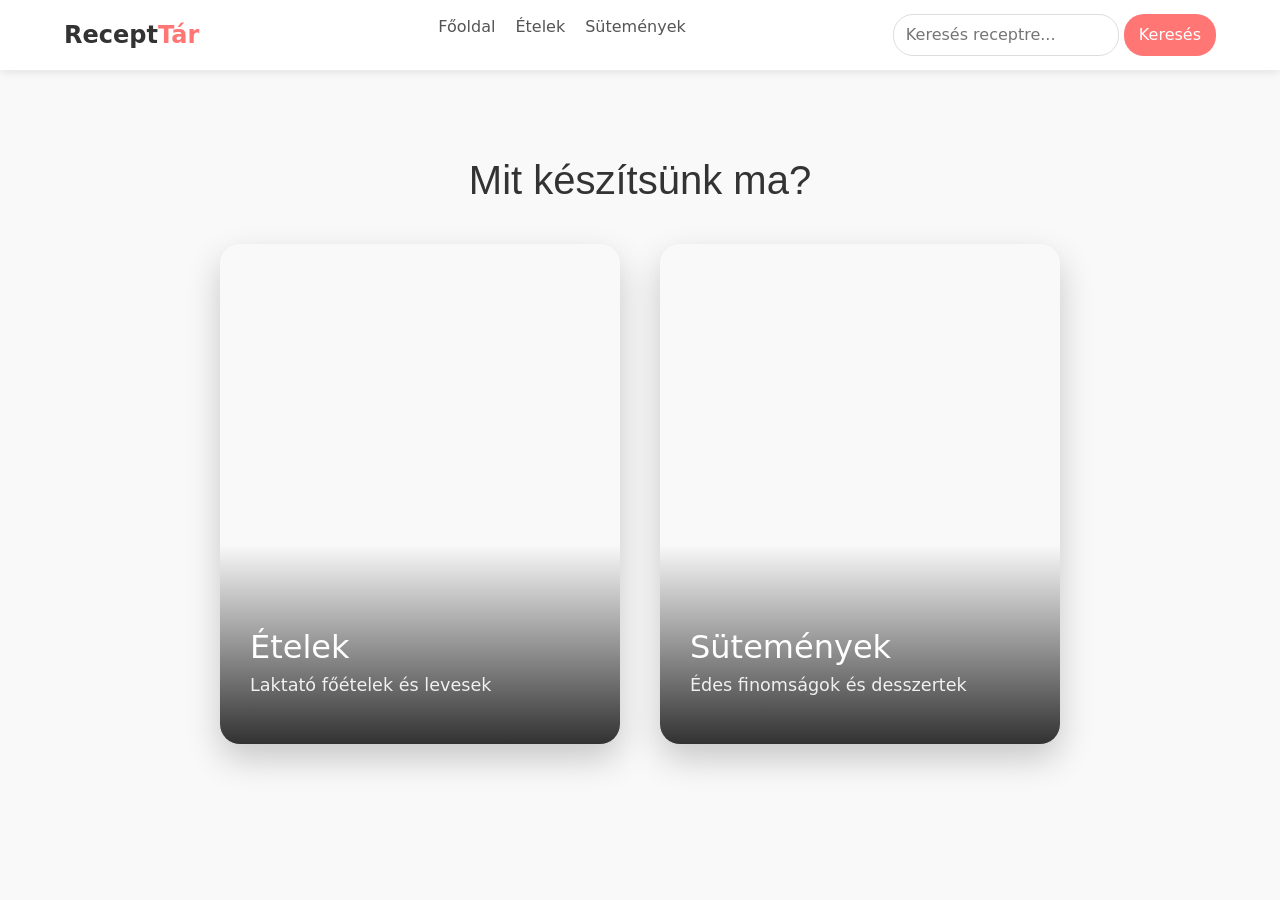
==== index.html @ c494e316 "Rename menu.html to index.html" ====
<!DOCTYPE html>
<html lang="hu">
<head>
    <meta charset="UTF-8">
    <meta name="viewport" content="width=device-width, initial-scale=1.0">
    <title>Menü</title>

    <link href="https://cdn.jsdelivr.net/npm/bootstrap@5.3.8/dist/css/bootstrap.min.css" rel="stylesheet" integrity="sha384-sRIl4kxILFvY47J16cr9ZwB07vP4J8+LH7qKQnuqkuIAvNWLzeN8tE5YBujZqJLB" crossorigin="anonymous">
    <link rel="stylesheet" href="menu.css">
    <link rel="stylesheet" href="navbar.css">

    <script src="https://cdn.jsdelivr.net/npm/bootstrap@5.3.8/dist/js/bootstrap.bundle.min.js" integrity="sha384-FKyoEForCGlyvwx9Hj09JcYn3nv7wiPVlz7YYwJrWVcXK/BmnVDxM+D2scQbITxI" crossorigin="anonymous" defer></script>
    <script src="searchengine.js" defer></script>
    <script src="navbar.js" defer></script>
</head>
<body>
    <div id="navbar-placeholder"></div>

    <main class="menu-container">
        <h1>Mit készítsünk ma?</h1>
        <div class="selection-wrapper">
            
            <a href="food.html" class="menu-card food-bg">
                <div class="card-overlay">
                    <h2>Ételek</h2>
                    <p>Laktató főételek és levesek</p>
                </div>
            </a>

            <a href="cakes.html" class="menu-card cake-bg">
                <div class="card-overlay">
                    <h2>Sütemények</h2>
                    <p>Édes finomságok és desszertek</p>
                </div>
            </a>

        </div>
    </main>
</body>
</html>
---- menu.css ----
.menu-container {
    display: flex;
    flex-direction: column;
    align-items: center;
    justify-content: center;
    min-height: 100vh;
    padding: 20px;
    background-color: #f9f9f9;
}

h1 {
    font-size: 2.5rem;
    margin-bottom: 40px;
    color: #333;
    font-family: 'Segoe UI', sans-serif;
}

.selection-wrapper {
    display: flex;
    gap: 40px;
    width: 100%;
    max-width: 1000px;
    flex-wrap: wrap;
    justify-content: center;
}

.menu-card {
    position: relative;
    width: 400px;
    height: 500px;
    border-radius: 20px;
    overflow: hidden;
    text-decoration: none;
    transition: transform 0.4s cubic-bezier(0.175, 0.885, 0.32, 1.275);
    box-shadow: 0 15px 35px rgba(0,0,0,0.2);
}

.menu-card:hover {
    transform: scale(1.05);
}

/* Háttérképek a kártyáknak - ide a saját képeid elérési útját írd! */
.food-bg {
    background: url('images/food_menu_bg.jpg') center/cover;
}

.cake-bg {
    background: url('images/cake_menu_bg.jpg') center/cover;
}

.card-overlay {
    position: absolute;
    bottom: 0;
    width: 100%;
    height: 40%;
    background: linear-gradient(transparent, rgba(0,0,0,0.8));
    display: flex;
    flex-direction: column;
    justify-content: flex-end;
    padding: 30px;
    color: white;
    box-sizing: border-box;
}

.card-overlay h2 {
    font-size: 2rem;
    margin: 0;
}

.card-overlay p {
    font-size: 1.1rem;
    opacity: 0.9;
    margin-top: 5px;
}

/* Mobilnézet */
@media (max-width: 768px) {
    .menu-card {
        width: 100%;
        height: 300px;
    }
}
---- navbar.css ----
.navbar {
    position: fixed;
    top: 0;
    left: 0;
    width: 100%;
    height: 70px;
    background-color: #ffffff;
    box-shadow: 0 2px 10px rgba(0,0,0,0.1);
    z-index: 1000; /* Hogy mindig minden felett legyen */
    display: flex;
    align-items: center;
}

.nav-container {
    max-width: 1200px;
    margin: 0 auto;
    width: 90%;
    display: flex;
    justify-content: space-between;
    align-items: center;
}

.logo {
    font-size: 1.5rem;
    font-weight: bold;
    text-decoration: none;
    color: #333;
}

.logo span {
    color: #ff7675; /* A projekt alapszíne */
}

.nav-links {
    list-style: none;
    display: flex;
    gap: 20px;
}

.nav-links a {
    text-decoration: none;
    color: #555;
    font-weight: 500;
    transition: color 0.3s;
}

.nav-links a:hover {
    color: #ff7675;
}

/* Keresőmező stílusa */
.search-box {
    display: flex;
    gap: 5px;
}

#search-input {
    padding: 8px 12px;
    border: 1px solid #ddd;
    border-radius: 20px;
    outline: none;
}

#search-btn {
    padding: 8px 15px;
    background-color: #ff7675;
    color: white;
    border: none;
    border-radius: 20px;
    cursor: pointer;
    transition: background 0.2s;
}

#search-btn:hover {
    background-color: #d63031;
}
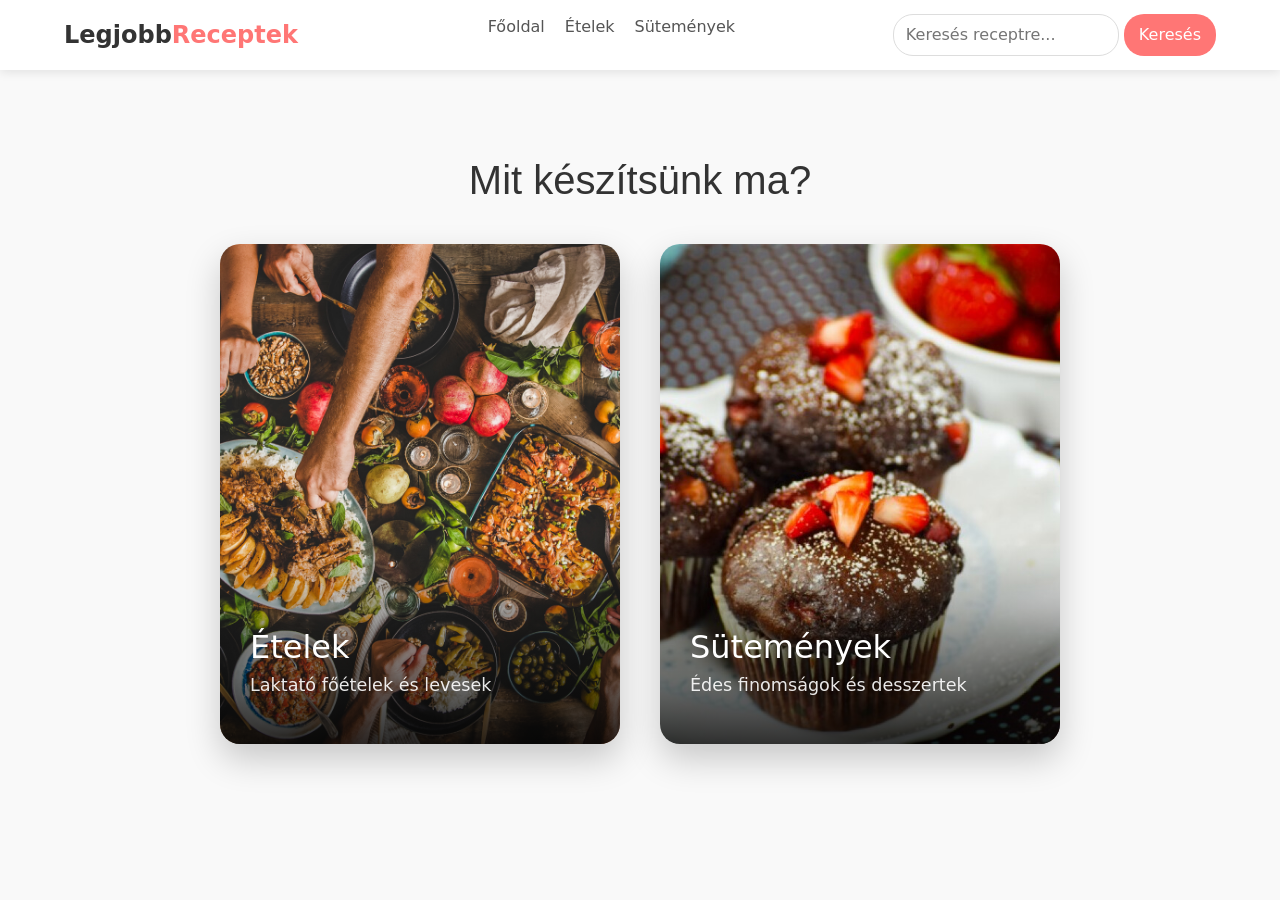
==== commit c026d12f: "added pictures" ====
--- a/index.html
+++ b/index.html
@@ -37,4 +37,4 @@
         </div>
     </main>
 </body>
-</html>
+</html>
--- a/menu.css
+++ b/menu.css
@@ -41,11 +41,11 @@
 
 /* Háttérképek a kártyáknak - ide a saját képeid elérési útját írd! */
 .food-bg {
-    background: url('images/food_menu_bg.jpg') center/cover;
+    background: url('images/food.jpg') center/cover;
 }
 
 .cake-bg {
-    background: url('images/cake_menu_bg.jpg') center/cover;
+    background: url('images/cakes.jpeg') center/cover;
 }
 
 .card-overlay {
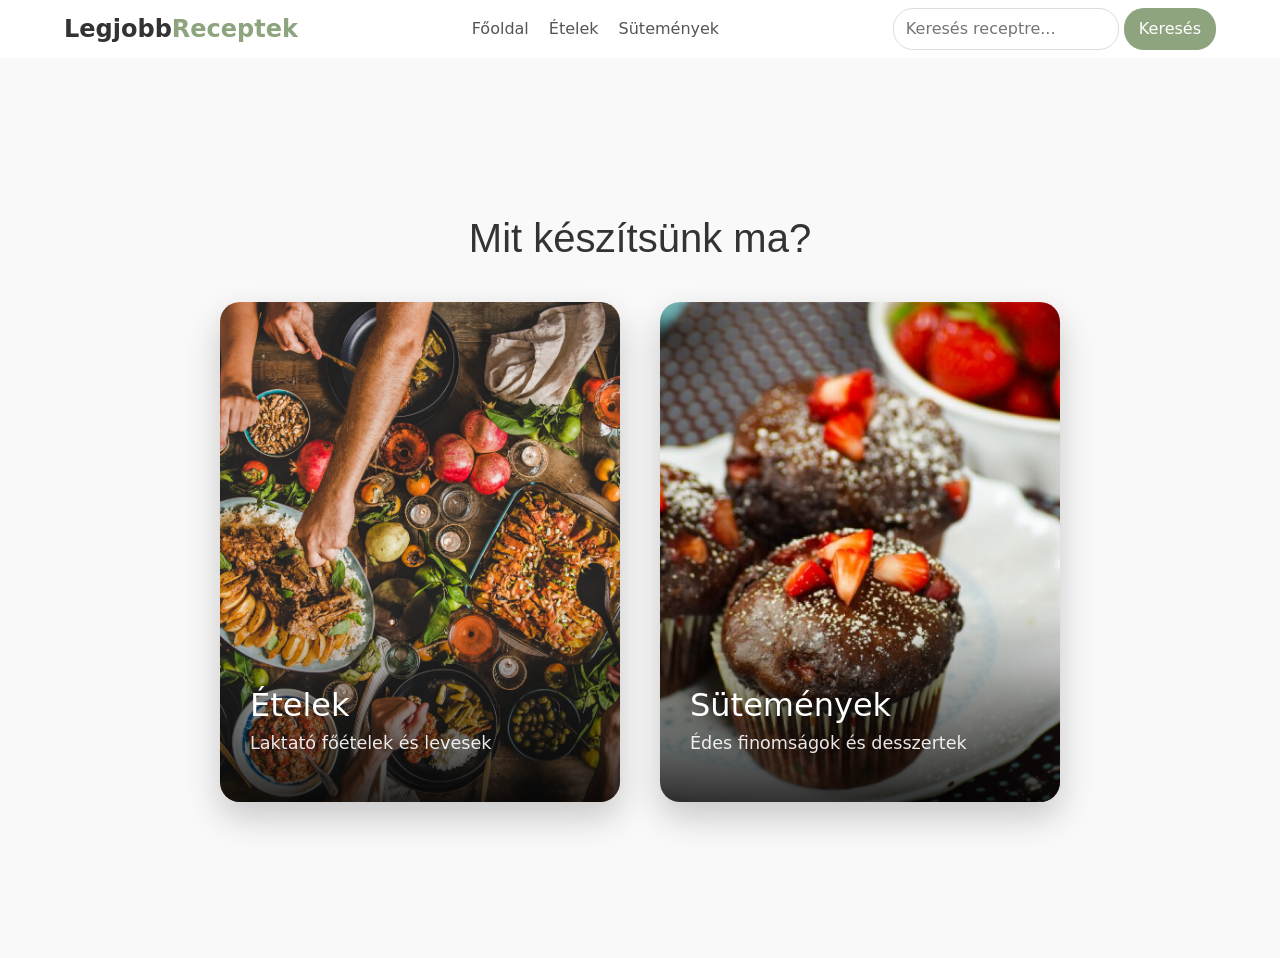
==== commit 37796314: "favicon" ====
--- a/index.html
+++ b/index.html
@@ -12,6 +12,7 @@
     <script src="https://cdn.jsdelivr.net/npm/bootstrap@5.3.8/dist/js/bootstrap.bundle.min.js" integrity="sha384-FKyoEForCGlyvwx9Hj09JcYn3nv7wiPVlz7YYwJrWVcXK/BmnVDxM+D2scQbITxI" crossorigin="anonymous" defer></script>
     <script src="searchengine.js" defer></script>
     <script src="navbar.js" defer></script>
+    <link rel="favicon" href="images/favicon.png">
 </head>
 <body>
     <div id="navbar-placeholder"></div>
--- a/navbar.css
+++ b/navbar.css
@@ -1,14 +1,20 @@
-.navbar {
-    position: fixed;
-    top: 0;
-    left: 0;
-    width: 100%;
-    height: 70px;
-    background-color: #ffffff;
-    box-shadow: 0 2px 10px rgba(0,0,0,0.1);
-    z-index: 1000; /* Hogy mindig minden felett legyen */
+.nav-container {
+    max-width: 1200px;
+    margin: 0 auto;
+    width: 90%;
+    height: 100%; /* Kitölti a 70px-es navbar magasságát */
     display: flex;
-    align-items: center;
+    justify-content: space-between;
+    align-items: center; /* Függőlegesen középre teszi a logót, menüt és keresőt */
+}
+
+.nav-links {
+    list-style: none;
+    display: flex;
+    align-items: center; /* A menüpontokat egymáshoz képest is középre teszi */
+    gap: 20px;
+    margin: 0;   /* Fontos! A böngésző alapból adhat neki margót, ami eltolja */
+    padding: 0;  /* A paddingot is nullázzuk le asztali nézetben */
 }
 
 .nav-container {
@@ -28,13 +34,7 @@
 }
 
 .logo span {
-    color: #ff7675; /* A projekt alapszíne */
-}
-
-.nav-links {
-    list-style: none;
-    display: flex;
-    gap: 20px;
+    color: #8da47e; /* A projekt alapszíne */
 }
 
 .nav-links a {
@@ -45,7 +45,7 @@
 }
 
 .nav-links a:hover {
-    color: #ff7675;
+    color: #6b825d;
 }
 
 /* Keresőmező stílusa */
@@ -63,7 +63,7 @@
 
 #search-btn {
     padding: 8px 15px;
-    background-color: #ff7675;
+    background-color: #8da47e;
     color: white;
     border: none;
     border-radius: 20px;
@@ -72,5 +72,72 @@
 }
 
 #search-btn:hover {
-    background-color: #d63031;
+    background-color: #6b825d;
+}
+
+/* --- SZENDVICSGOMB STÍLUSA --- */
+.hamburger {
+    display: none; /* Alapból elrejtjük (asztali nézet) */
+    flex-direction: column;
+    cursor: pointer;
+    gap: 4px;
+    z-index: 1001;
+}
+
+.hamburger span {
+    width: 28px;
+    height: 3px;
+    background-color: #333;
+    border-radius: 2px;
+    transition: 0.3s;
+}
+
+/* --- MOBIL NÉZET FRISSÍTÉSE --- */
+@media (max-width: 1024px) {
+    .hamburger {
+        display: flex;
+    }
+
+    .nav-links {
+        position: fixed;
+        right: -100%;
+        top: 70px;
+        flex-direction: column;
+        background-color: #ffffff;
+        width: 100%;
+        height: calc(100vh - 70px);
+        text-align: center;
+        transition: 0.3s ease-in-out;
+        gap: 20px;
+        padding-top: 30px;
+        box-shadow: 0 5px 10px rgba(0,0,0,0.1);
+        display: flex; /* Mindig flex, csak a 'right' tolja ki */
+        z-index: 9999;
+    }
+
+    .nav-links.active {
+        right: 0;
+    }
+
+    /* A keresőt mobilon a menüsor végére kényszerítjük */
+    .search-box {
+        display: flex !important; 
+        justify-content: center;
+        padding: 20px;
+        width: 100%;
+    }
+}
+
+/* JAVÍTOTT X ANIMÁCIÓ */
+.hamburger.toggle span:nth-child(1) {
+    transform: translateY(7px) rotate(-45deg);
+}
+
+.hamburger.toggle span:nth-child(2) {
+    opacity: 0; /* Ez tünteti el a középső vonalat teljesen! */
+    transform: translateX(-20px); /* Kirepül balra, biztos ami biztos */
+}
+
+.hamburger.toggle span:nth-child(3) {
+    transform: translateY(-7px) rotate(45deg);
 }
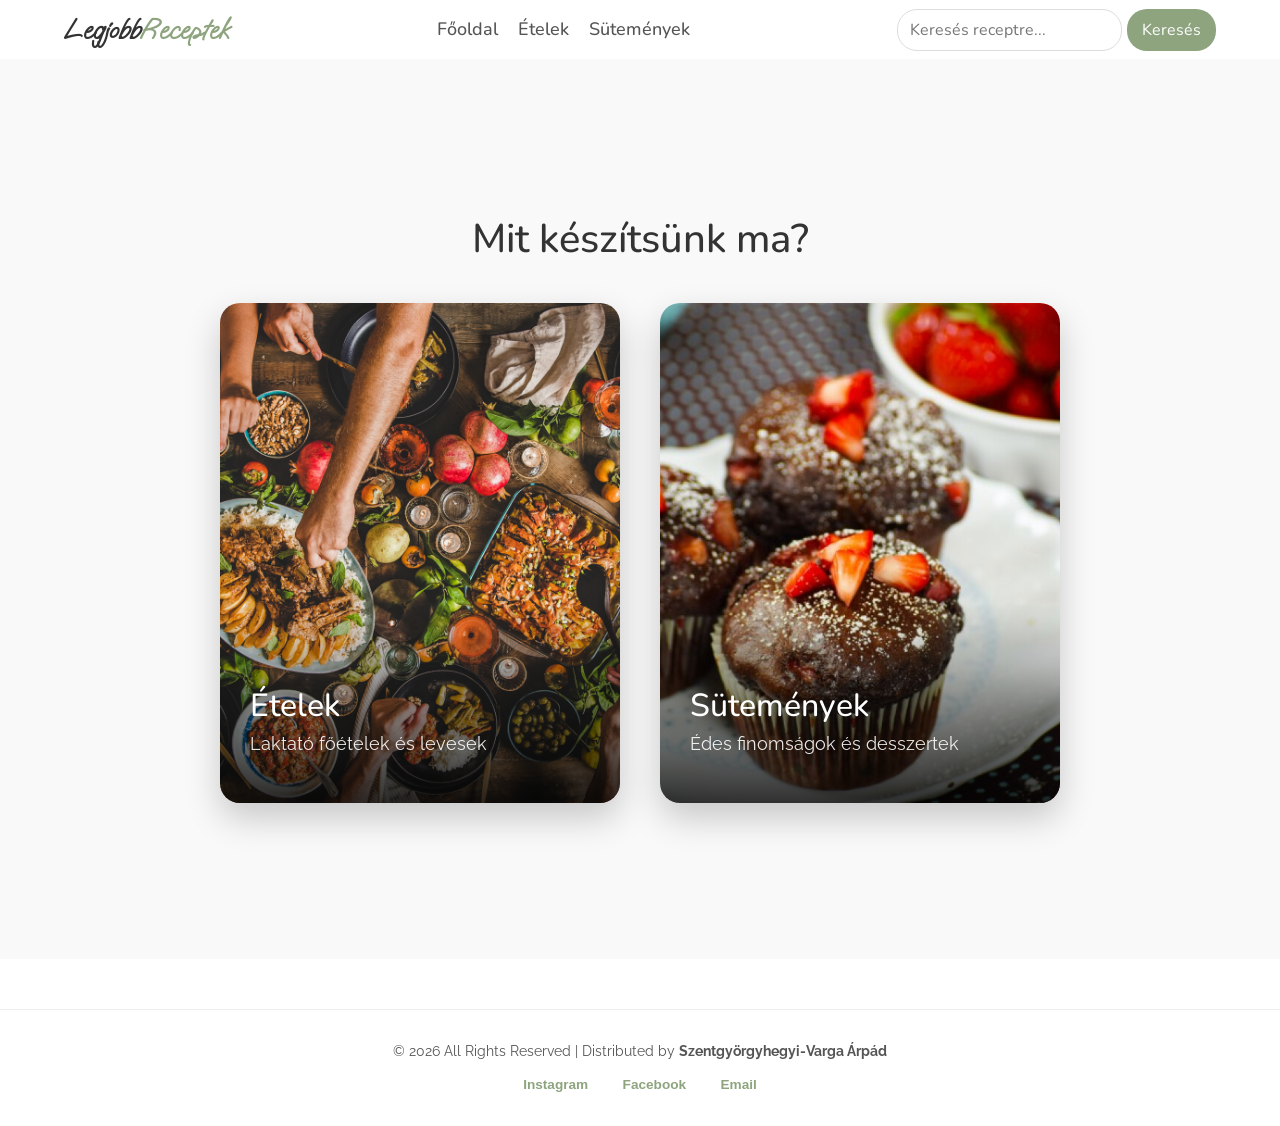
==== commit fdbce56e: "footer" ====
--- a/index.html
+++ b/index.html
@@ -1,26 +1,30 @@
 <!DOCTYPE html>
 <html lang="hu">
+
 <head>
     <meta charset="UTF-8">
     <meta name="viewport" content="width=device-width, initial-scale=1.0">
     <title>Menü</title>
 
-    <link href="https://cdn.jsdelivr.net/npm/bootstrap@5.3.8/dist/css/bootstrap.min.css" rel="stylesheet" integrity="sha384-sRIl4kxILFvY47J16cr9ZwB07vP4J8+LH7qKQnuqkuIAvNWLzeN8tE5YBujZqJLB" crossorigin="anonymous">
+    <link href="https://cdn.jsdelivr.net/npm/bootstrap@5.3.8/dist/css/bootstrap.min.css" rel="stylesheet"
+        integrity="sha384-sRIl4kxILFvY47J16cr9ZwB07vP4J8+LH7qKQnuqkuIAvNWLzeN8tE5YBujZqJLB" crossorigin="anonymous">
     <link rel="stylesheet" href="menu.css">
     <link rel="stylesheet" href="navbar.css">
 
-    <script src="https://cdn.jsdelivr.net/npm/bootstrap@5.3.8/dist/js/bootstrap.bundle.min.js" integrity="sha384-FKyoEForCGlyvwx9Hj09JcYn3nv7wiPVlz7YYwJrWVcXK/BmnVDxM+D2scQbITxI" crossorigin="anonymous" defer></script>
+    <script src="https://cdn.jsdelivr.net/npm/bootstrap@5.3.8/dist/js/bootstrap.bundle.min.js"
+        integrity="sha384-FKyoEForCGlyvwx9Hj09JcYn3nv7wiPVlz7YYwJrWVcXK/BmnVDxM+D2scQbITxI" crossorigin="anonymous"
+        defer></script>
     <script src="searchengine.js" defer></script>
     <script src="navbar.js" defer></script>
-    <link rel="favicon" href="images/favicon.png">
 </head>
+
 <body>
     <div id="navbar-placeholder"></div>
 
     <main class="menu-container">
         <h1>Mit készítsünk ma?</h1>
         <div class="selection-wrapper">
-            
+
             <a href="food.html" class="menu-card food-bg">
                 <div class="card-overlay">
                     <h2>Ételek</h2>
@@ -37,5 +41,20 @@
 
         </div>
     </main>
+        <footer class="clean-footer">
+        <div class="container text-center">
+            <p>&copy;
+                <script>document.write(new Date().getFullYear())</script> All Rights Reserved | Distributed by
+                <strong>Szentgyörgyhegyi-Varga Árpád</strong>
+            </p>
+            <div class="footer-socials">
+                <a href="https://www.instagram.com/arpad.szvarga/" target="_blank">Instagram</a>
+                <a href="https://www.facebook.com/arpad.szvarga" target="_blank">Facebook</a>
+                <a href="mailto:arpad.szvarga@gmail.com">Email</a>
+            </div>
+        </div>
+    </footer>
+
 </body>
+
 </html>
--- a/menu.css
+++ b/menu.css
@@ -1,3 +1,4 @@
+@import url('https://fonts.googleapis.com/css2?family=Nunito:ital,wght@0,200..1000;1,200..1000&family=Oooh+Baby&family=Raleway:ital,wght@0,100..900;1,100..900&display=swap');
 .menu-container {
     display: flex;
     flex-direction: column;
@@ -79,4 +80,48 @@
         width: 100%;
         height: 300px;
     }
+}
+
+h1, h2{
+    font-family: 'Nunito';
+}
+
+p{
+    font-family: 'Raleway';
+}
+
+
+.clean-footer {
+    padding: 30px 0;
+    margin-top: 50px;
+    border-top: 1px solid #eee;
+    color: #555;
+    font-family: sans-serif;
+    background-color: #fff; /* Vagy amilyen az oldalad háttere */
+}
+
+.clean-footer p {
+    margin-bottom: 10px;
+    font-size: 0.9rem;
+}
+
+.footer-socials a {
+    color: #8da47e; /* A receptjeid pirosas színe */
+    text-decoration: none;
+    margin: 0 15px;
+    font-weight: bold;
+    font-size: 0.85rem;
+    transition: 0.3s;
+}
+
+.footer-socials a:hover {
+    color: #333;
+    text-decoration: underline;
+}
+
+/* Mobilon kicsit közelebb tesszük a linkeket */
+@media (max-width: 480px) {
+    .footer-socials a {
+        margin: 0 8px;
+    }
 }
--- a/navbar.css
+++ b/navbar.css
@@ -1,3 +1,5 @@
+@import url('https://fonts.googleapis.com/css2?family=Nunito:ital,wght@0,200..1000;1,200..1000&family=Oooh+Baby&family=Raleway:ital,wght@0,100..900;1,100..900&display=swap');
+
 .nav-container {
     max-width: 1200px;
     margin: 0 auto;
@@ -27,10 +29,11 @@
 }
 
 .logo {
-    font-size: 1.5rem;
+    font-size: 1.8rem;
     font-weight: bold;
     text-decoration: none;
     color: #333;
+    font-family: 'Oooh Baby';
 }
 
 .logo span {
@@ -42,6 +45,8 @@
     color: #555;
     font-weight: 500;
     transition: color 0.3s;
+    font-family: 'Nunito';
+    font-size: 18px;
 }
 
 .nav-links a:hover {
@@ -52,6 +57,7 @@
 .search-box {
     display: flex;
     gap: 5px;
+    font-family: 'Nunito';
 }
 
 #search-input {
@@ -69,6 +75,7 @@
     border-radius: 20px;
     cursor: pointer;
     transition: background 0.2s;
+    font-family: 'Nunito';
 }
 
 #search-btn:hover {
